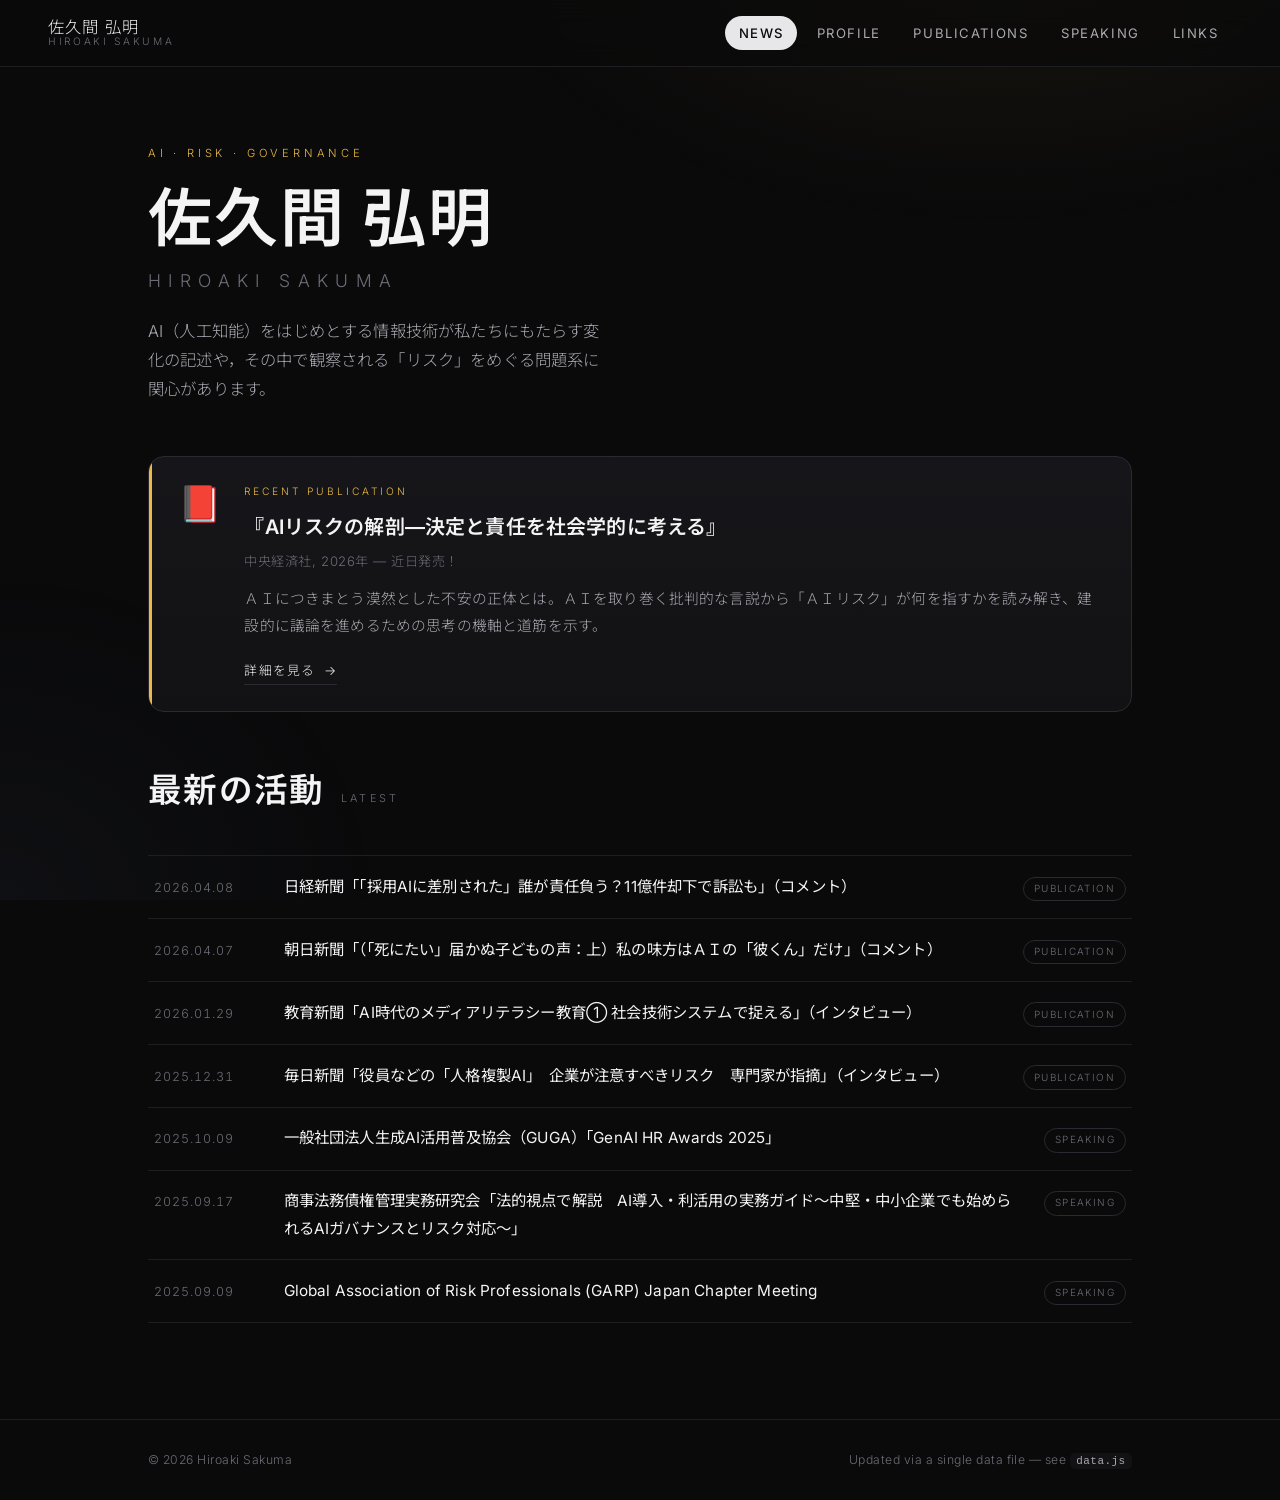
==== index.html @ 479000e9 "Initial commit: Hiroaki Sakuma personal site Static, data-driven personal site (HTML/CSS/vanilla JS)" ====
<!DOCTYPE html>
<html lang="ja">
<head>
<meta charset="UTF-8" />
<meta name="viewport" content="width=device-width, initial-scale=1.0" />
<title>佐久間 弘明 ｜ Hiroaki Sakuma</title>
<meta name="description" content="佐久間弘明（Hiroaki Sakuma）— AIをはじめとする情報技術が私たちにもたらす変化と「リスク」をめぐる問題に関心を持つ。AIガバナンス協会理事・事務局長。" />
<meta property="og:title" content="佐久間 弘明 ｜ Hiroaki Sakuma" />
<meta property="og:description" content="AIガバナンスと「リスク」をめぐる研究・実務・政策提言。" />
<meta property="og:type" content="profile" />
<link rel="icon" href="data:image/svg+xml,<svg xmlns='http://www.w3.org/2000/svg' viewBox='0 0 100 100'><text y='.9em' font-size='90'>🐁</text></svg>" />
<link rel="preconnect" href="https://fonts.googleapis.com" />
<link rel="preconnect" href="https://fonts.gstatic.com" crossorigin />
<link href="https://fonts.googleapis.com/css2?family=Inter:wght@300;400;500;600&family=Noto+Sans+JP:wght@300;400;500;700&display=swap" rel="stylesheet" />
<link rel="stylesheet" href="styles.css" />
</head>
<body>
  <div class="bg-grain" aria-hidden="true"></div>

  <header class="site-header">
    <a class="brand" href="#news" data-tab="news">
      <span class="brand-names">
        <span class="brand-ja">佐久間 弘明</span>
        <span class="brand-en">Hiroaki Sakuma</span>
      </span>
    </a>
    <nav class="tabs" id="tabs" aria-label="Sections">
      <button class="tab" data-tab="news">News</button>
      <button class="tab" data-tab="profile">Profile</button>
      <button class="tab" data-tab="publications">Publications</button>
      <button class="tab" data-tab="speaking">Speaking</button>
      <button class="tab" data-tab="links">Links</button>
    </nav>
    <button class="menu-toggle" id="menuToggle" aria-label="メニュー">
      <span></span><span></span><span></span>
    </button>
  </header>

  <main id="main">
    <!-- NEWS -->
    <section class="panel" id="news" data-panel="news"></section>
    <!-- PROFILE -->
    <section class="panel" id="profile" data-panel="profile"></section>
    <!-- PUBLICATIONS -->
    <section class="panel" id="publications" data-panel="publications"></section>
    <!-- SPEAKING -->
    <section class="panel" id="speaking" data-panel="speaking"></section>
    <!-- LINKS -->
    <section class="panel" id="links" data-panel="links"></section>
  </main>

  <footer class="site-footer">
    <div class="footer-inner">
      <span>© <span id="year"></span> Hiroaki Sakuma</span>
      <span class="footer-note">Updated via a single data file — see <code>data.js</code></span>
    </div>
  </footer>

  <script src="data.js"></script>
  <script src="app.js"></script>
</body>
</html>
---- styles.css ----
:root {
  --bg: #0a0a0b;
  --bg-soft: #121214;
  --bg-card: #16161a;
  --line: #2a2a30;
  --line-soft: #1e1e22;
  --fg: #f4f4f5;
  --fg-dim: #a9a9b2;
  --fg-faint: #6c6c76;
  --accent: #e7e7ea;
  --accent-line: #e9b949; /* warm gold hairline accent */
  --max: 1080px;
  --sans: "Inter", "Noto Sans JP", system-ui, sans-serif;
  --serif: "Inter", "Noto Sans JP", system-ui, sans-serif;
  --ease: cubic-bezier(.22,.61,.36,1);
}

* { box-sizing: border-box; }
html { scroll-behavior: smooth; }
body {
  margin: 0;
  background: var(--bg);
  color: var(--fg);
  font-family: var(--sans);
  font-weight: 300;
  line-height: 1.8;
  letter-spacing: .01em;
  -webkit-font-smoothing: antialiased;
  text-rendering: optimizeLegibility;
}
a { color: inherit; text-decoration: none; }

.bg-grain {
  position: fixed; inset: 0; z-index: 0; pointer-events: none;
  background:
    radial-gradient(900px 500px at 78% -8%, rgba(233,185,73,.07), transparent 60%),
    radial-gradient(700px 600px at 0% 100%, rgba(120,130,180,.05), transparent 55%);
}

/* ---------- Header / tabs ---------- */
.site-header {
  position: sticky; top: 0; z-index: 50;
  display: flex; align-items: center; justify-content: space-between;
  gap: 1.5rem;
  padding: 1rem clamp(1.2rem, 4vw, 3rem);
  background: rgba(10,10,11,.72);
  backdrop-filter: blur(14px);
  border-bottom: 1px solid var(--line-soft);
}
.brand { display: flex; align-items: center; gap: .7rem; }
.brand-mark { font-size: 1.35rem; line-height: 1; }
.brand-names { display: flex; flex-direction: column; line-height: 1.15; }
.brand-ja { font-family: var(--serif); font-size: 1.02rem; letter-spacing: .06em; }
.brand-en { font-size: .64rem; letter-spacing: .26em; text-transform: uppercase; color: var(--fg-faint); }

.tabs { display: flex; gap: .35rem; }
.tab {
  appearance: none; background: none; border: 0; cursor: pointer;
  color: var(--fg-dim); font-family: var(--sans); font-size: .82rem;
  letter-spacing: .12em; text-transform: uppercase; font-weight: 400;
  padding: .55rem .85rem; border-radius: 999px; position: relative;
  transition: color .3s var(--ease), background .3s var(--ease);
}
.tab:hover { color: var(--fg); }
.tab.active { color: var(--bg); background: var(--accent); font-weight: 500; }

.menu-toggle { display: none; background: none; border: 0; cursor: pointer; padding: .4rem; }
.menu-toggle span { display: block; width: 22px; height: 1.5px; background: var(--fg); margin: 5px 0; transition: .3s var(--ease); }

/* ---------- Panels ---------- */
main { position: relative; z-index: 1; max-width: var(--max); margin: 0 auto; padding: clamp(2.5rem,6vw,5rem) clamp(1.2rem,4vw,3rem) 6rem; }
.panel { display: none; animation: fade .5s var(--ease); }
.panel.active { display: block; }
@keyframes fade { from { opacity: 0; transform: translateY(10px); } to { opacity: 1; transform: none; } }

.section-head { display: flex; align-items: baseline; gap: 1rem; margin-bottom: 2.2rem; }
.section-head h2 {
  font-family: var(--serif); font-weight: 600; font-size: clamp(1.5rem, 3.5vw, 2.1rem);
  margin: 0; letter-spacing: .04em;
}
.section-head .en-label { font-size: .68rem; letter-spacing: .3em; text-transform: uppercase; color: var(--fg-faint); }
.rule { height: 1px; background: var(--line); margin: 2.4rem 0; border: 0; }

/* ---------- Hero (News) ---------- */
.hero { margin-bottom: 3.2rem; }
.hero-eyebrow { font-size: .7rem; letter-spacing: .34em; text-transform: uppercase; color: var(--accent-line); margin-bottom: 1.1rem; }
.hero h1 { font-family: var(--serif); font-weight: 600; font-size: clamp(2.2rem, 7vw, 4rem); line-height: 1.15; margin: 0 0 .4rem; letter-spacing: .03em; }
.hero h1 .en { display: block; font-family: var(--sans); font-weight: 300; font-size: clamp(.9rem,2.5vw,1.1rem); letter-spacing: .42em; text-transform: uppercase; color: var(--fg-faint); margin-top: 1rem; }
.hero p.lead { max-width: 46ch; color: var(--fg-dim); font-size: 1.02rem; margin: 1.6rem 0 0; }

/* Featured book card */
.feature-card {
  display: grid; grid-template-columns: auto 1fr; gap: 1.4rem; align-items: start;
  background: linear-gradient(180deg, var(--bg-card), var(--bg-soft));
  border: 1px solid var(--line); border-radius: 16px;
  padding: 1.6rem 1.8rem; margin-bottom: 3rem;
  position: relative; overflow: hidden;
  transition: border-color .35s var(--ease), transform .35s var(--ease);
}
.feature-card::before { content:""; position:absolute; left:0; top:0; bottom:0; width:3px; background: var(--accent-line); }
.feature-card:hover { border-color: #3a3a42; transform: translateY(-2px); }
.feature-badge { font-size: .64rem; letter-spacing: .28em; text-transform: uppercase; color: var(--accent-line); }
.feature-icon { font-size: 2.2rem; line-height: 1; padding-top: .2rem; }
.feature-card h3 { font-family: var(--serif); font-weight: 600; font-size: 1.25rem; margin: .5rem 0 .3rem; }
.feature-meta { color: var(--fg-faint); font-size: .82rem; letter-spacing: .04em; margin-bottom: .8rem; }
.feature-card p { color: var(--fg-dim); font-size: .92rem; margin: 0 0 1rem; }
.btn-link { display: inline-flex; align-items: center; gap: .5rem; font-size: .8rem; letter-spacing: .1em; text-transform: uppercase; color: var(--fg); border-bottom: 1px solid var(--line); padding-bottom: 2px; transition: .3s var(--ease); }
.btn-link:hover { color: var(--accent-line); border-color: var(--accent-line); }
.btn-link .arrow { transition: transform .3s var(--ease); }
.btn-link:hover .arrow { transform: translateX(4px); }

/* News list */
.news-list { display: flex; flex-direction: column; }
.news-item {
  display: grid; grid-template-columns: 110px 1fr auto; gap: 1.2rem; align-items: baseline;
  padding: 1.05rem .4rem; border-top: 1px solid var(--line-soft);
  transition: background .3s var(--ease);
}
.news-item:hover { background: rgba(255,255,255,.018); }
.news-item:last-child { border-bottom: 1px solid var(--line-soft); }
.news-date { font-size: .78rem; letter-spacing: .08em; color: var(--fg-faint); font-variant-numeric: tabular-nums; }
.news-title { color: var(--fg); font-size: .96rem; font-weight: 400; }
.news-cat { font-size: .62rem; letter-spacing: .14em; text-transform: uppercase; color: var(--fg-faint); border: 1px solid var(--line); border-radius: 999px; padding: .15rem .6rem; white-space: nowrap; }
.news-item.linked .news-title { transition: color .25s var(--ease); }
.news-item.linked:hover .news-title { color: var(--accent-line); }

/* ---------- Profile ---------- */
.profile-grid { display: grid; grid-template-columns: 1.4fr 1fr; gap: 3rem; align-items: start; }
.bio p { color: var(--fg-dim); margin: 0 0 1.1rem; }
.bio .intro-big { font-family: var(--serif); font-size: 1.15rem; color: var(--fg); }
.roles { list-style: none; padding: 0; margin: 0; }
.roles > li { padding: .75rem 0; border-top: 1px solid var(--line-soft); font-size: .92rem; color: var(--fg); }
.roles > li:first-child { border-top: 0; }
.roles a { border-bottom: 1px solid var(--line); transition: .25s var(--ease); }
.roles a:hover { color: var(--accent-line); border-color: var(--accent-line); }
.roles .sub { list-style: none; padding: .5rem 0 0; margin: 0; }
.roles .sub li { font-size: .82rem; color: var(--fg-faint); padding-left: 1rem; position: relative; }
.roles .sub li::before { content:"›"; position:absolute; left:0; color: var(--accent-line); }
.side-card { background: var(--bg-soft); border: 1px solid var(--line); border-radius: 14px; padding: 1.5rem; }
.side-card h4 { font-size: .68rem; letter-spacing: .26em; text-transform: uppercase; color: var(--fg-faint); margin: 0 0 1rem; }

/* Toggle (career detail / EN) */
.disclosure { border-top: 1px solid var(--line-soft); }
.disclosure summary {
  cursor: pointer; list-style: none; padding: 1.1rem .2rem;
  display: flex; align-items: center; justify-content: space-between;
  font-size: .95rem; color: var(--fg); transition: color .25s var(--ease);
}
.disclosure summary::-webkit-details-marker { display: none; }
.disclosure summary:hover { color: var(--accent-line); }
.disclosure summary .plus { color: var(--fg-faint); transition: transform .3s var(--ease); font-weight: 300; }
.disclosure[open] summary .plus { transform: rotate(45deg); }
.disclosure .disc-body { padding: 0 .2rem 1.4rem; }
.disclosure .disc-body p { color: var(--fg-dim); font-size: .9rem; margin: 0 0 1rem; }

/* ---------- Timeline list (pubs / speaking) ---------- */
.filter-bar { display: flex; gap: .5rem; flex-wrap: wrap; margin-bottom: 1.8rem; }
.chip { appearance: none; background: none; border: 1px solid var(--line); color: var(--fg-dim); cursor: pointer;
  font-size: .72rem; letter-spacing: .1em; text-transform: uppercase; padding: .4rem .85rem; border-radius: 999px; transition: .25s var(--ease); }
.chip:hover { color: var(--fg); border-color: #3a3a42; }
.chip.active { background: var(--accent); color: var(--bg); border-color: var(--accent); }

.tl { list-style: none; padding: 0; margin: 0; }
.tl-year { font-family: var(--serif); font-size: 1.6rem; color: var(--fg-faint); margin: 2.4rem 0 .6rem; letter-spacing: .06em; }
.tl-year:first-child { margin-top: 0; }
.tl-item {
  display: grid; grid-template-columns: 96px 1fr; gap: 1.3rem; align-items: baseline;
  padding: .95rem .3rem; border-top: 1px solid var(--line-soft);
  transition: background .3s var(--ease);
}
.tl-item:hover { background: rgba(255,255,255,.018); }
.tl-date { font-size: .76rem; color: var(--fg-faint); font-variant-numeric: tabular-nums; letter-spacing: .04em; padding-top: .15rem; }
.tl-body .tl-title { color: var(--fg); font-size: .94rem; }
.tl-links { display: flex; flex-wrap: wrap; gap: .5rem .9rem; margin-top: .5rem; }
.tl-links a { font-size: .76rem; color: var(--fg-dim); border-bottom: 1px solid var(--line); padding-bottom: 1px; transition: .25s var(--ease); }
.tl-links a:hover { color: var(--accent-line); border-color: var(--accent-line); }
.tl-links a::after { content:" ↗"; color: var(--fg-faint); font-size: .7em; }
.tl-subs { list-style: none; padding: .6rem 0 0; margin: 0; display: flex; flex-direction: column; gap: .45rem; }
.tl-subs li { font-size: .82rem; color: var(--fg-dim); }
.tl-subs a { border-bottom: 1px solid var(--line); transition: .25s var(--ease); }
.tl-subs a:hover { color: var(--accent-line); border-color: var(--accent-line); }
.tl-subs a::after { content:" ↗"; color: var(--fg-faint); font-size: .7em; }

/* ---------- Links ---------- */
.link-grid { display: grid; grid-template-columns: repeat(auto-fill, minmax(220px,1fr)); gap: 1rem; }
.link-card {
  display: flex; align-items: center; justify-content: space-between; gap: 1rem;
  background: var(--bg-soft); border: 1px solid var(--line); border-radius: 12px;
  padding: 1.15rem 1.3rem; transition: .3s var(--ease);
}
.link-card:hover { border-color: var(--accent-line); transform: translateY(-2px); background: var(--bg-card); }
.link-card .lc-label { font-size: .9rem; }
.link-card .lc-arrow { color: var(--fg-faint); transition: .3s var(--ease); }
.link-card:hover .lc-arrow { color: var(--accent-line); transform: translateX(3px); }
.contact-block { margin-top: 2.5rem; padding: 1.6rem 1.8rem; border: 1px dashed var(--line); border-radius: 14px; }
.contact-block h4 { font-size: .68rem; letter-spacing: .26em; text-transform: uppercase; color: var(--fg-faint); margin: 0 0 .6rem; }
.contact-block .email { font-family: var(--serif); font-size: 1.25rem; color: var(--fg); }

/* ---------- Footer ---------- */
.site-footer { position: relative; z-index: 1; border-top: 1px solid var(--line-soft); }
.footer-inner { max-width: var(--max); margin: 0 auto; padding: 1.8rem clamp(1.2rem,4vw,3rem); display: flex; justify-content: space-between; gap: 1rem; flex-wrap: wrap; font-size: .76rem; color: var(--fg-faint); letter-spacing: .04em; }
.footer-note code { color: var(--fg-dim); background: var(--bg-soft); padding: .1rem .4rem; border-radius: 5px; font-size: .9em; }

/* ---------- Responsive ---------- */
@media (max-width: 860px) {
  .profile-grid { grid-template-columns: 1fr; gap: 2rem; }
}
@media (max-width: 720px) {
  .tabs {
    position: fixed; inset: 64px 0 auto 0; flex-direction: column; gap: 0;
    background: rgba(10,10,11,.97); backdrop-filter: blur(14px);
    border-bottom: 1px solid var(--line); padding: .6rem 1rem 1.2rem;
    transform: translateY(-120%); transition: transform .4s var(--ease); pointer-events: none;
  }
  .tabs.open { transform: translateY(0); pointer-events: auto; }
  .tab { width: 100%; text-align: left; border-radius: 8px; padding: .85rem 1rem; }
  .tab.active { background: var(--bg-card); color: var(--accent-line); }
  .menu-toggle { display: block; }
  .menu-toggle.open span:nth-child(1) { transform: translateY(6.5px) rotate(45deg); }
  .menu-toggle.open span:nth-child(2) { opacity: 0; }
  .menu-toggle.open span:nth-child(3) { transform: translateY(-6.5px) rotate(-45deg); }
  .news-item { grid-template-columns: 1fr auto; }
  .news-date { grid-column: 1 / -1; }
  .feature-card { grid-template-columns: 1fr; }
  .tl-item { grid-template-columns: 1fr; gap: .35rem; }
}
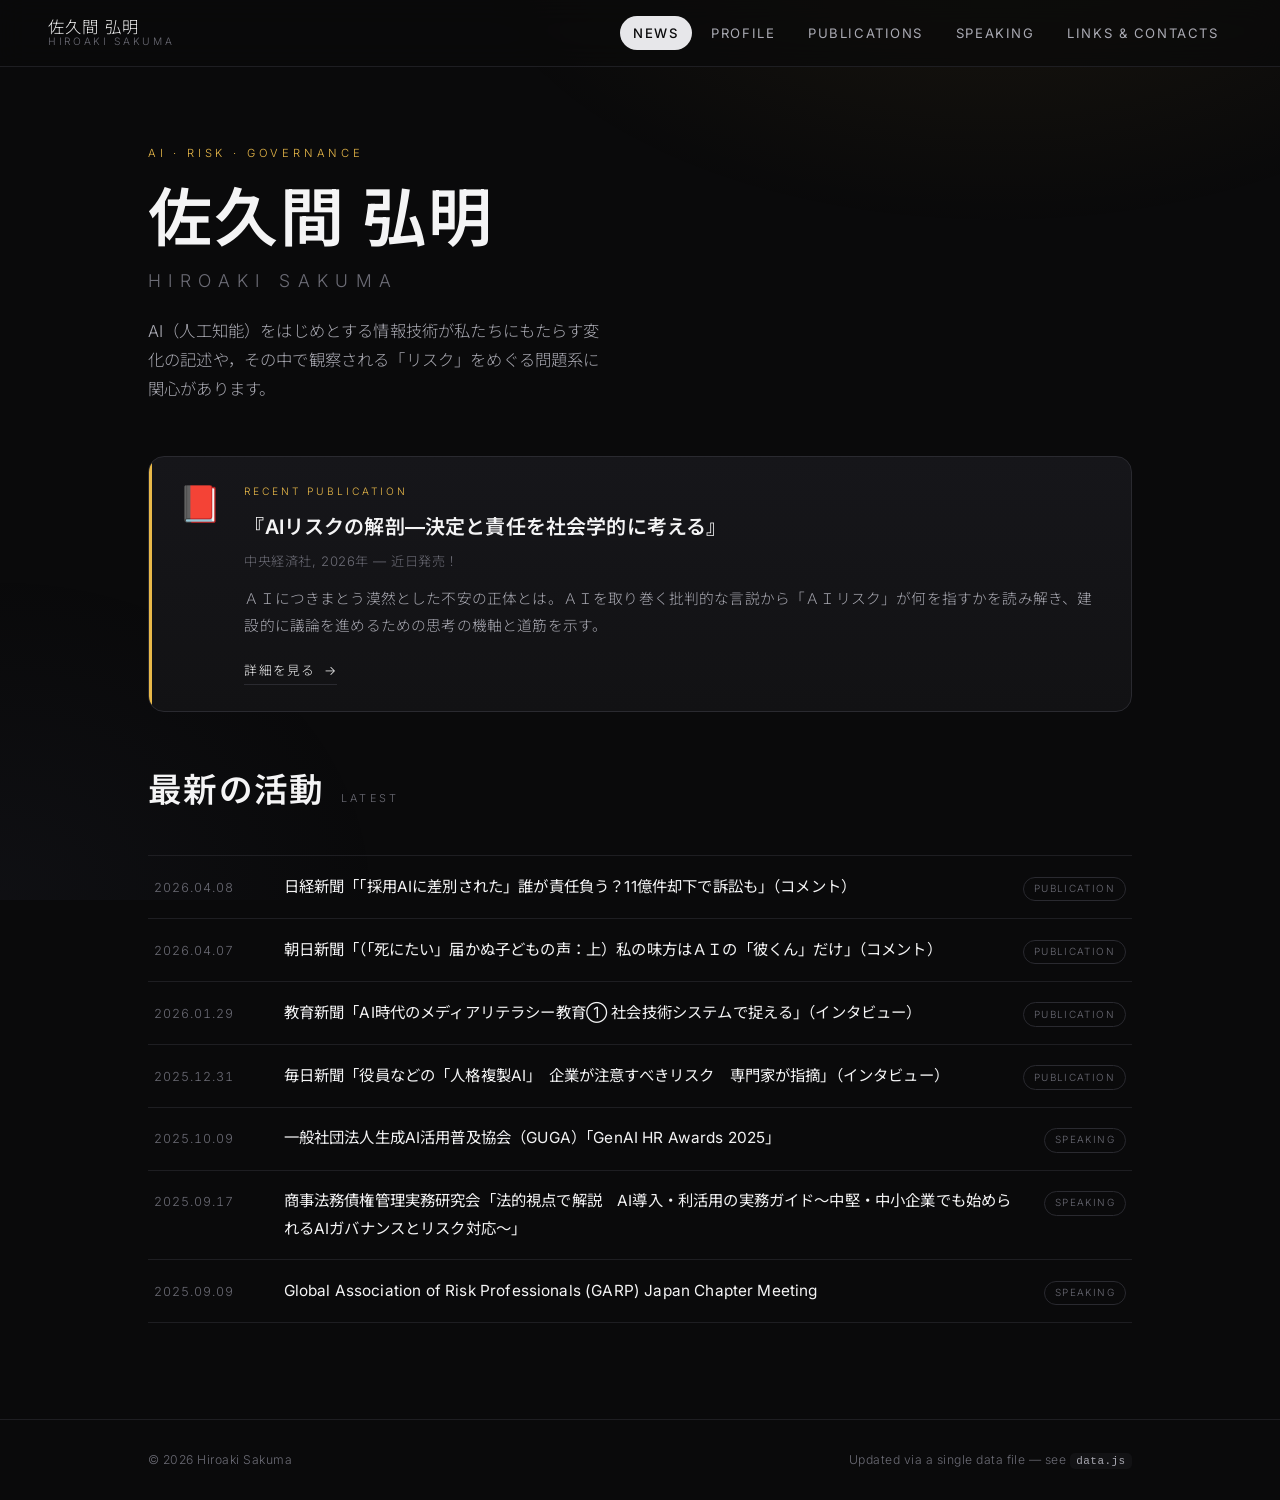
==== commit c1fb3f19: "Rename Links section to "Links & Contacts" Co-Authored-By: Claude Opus 4.8 <noreply@anthropic.com>" ====
--- a/index.html
+++ b/index.html
@@ -29,7 +29,7 @@
       <button class="tab" data-tab="profile">Profile</button>
       <button class="tab" data-tab="publications">Publications</button>
       <button class="tab" data-tab="speaking">Speaking</button>
-      <button class="tab" data-tab="links">Links</button>
+      <button class="tab" data-tab="links">Links &amp; Contacts</button>
     </nav>
     <button class="menu-toggle" id="menuToggle" aria-label="メニュー">
       <span></span><span></span><span></span>
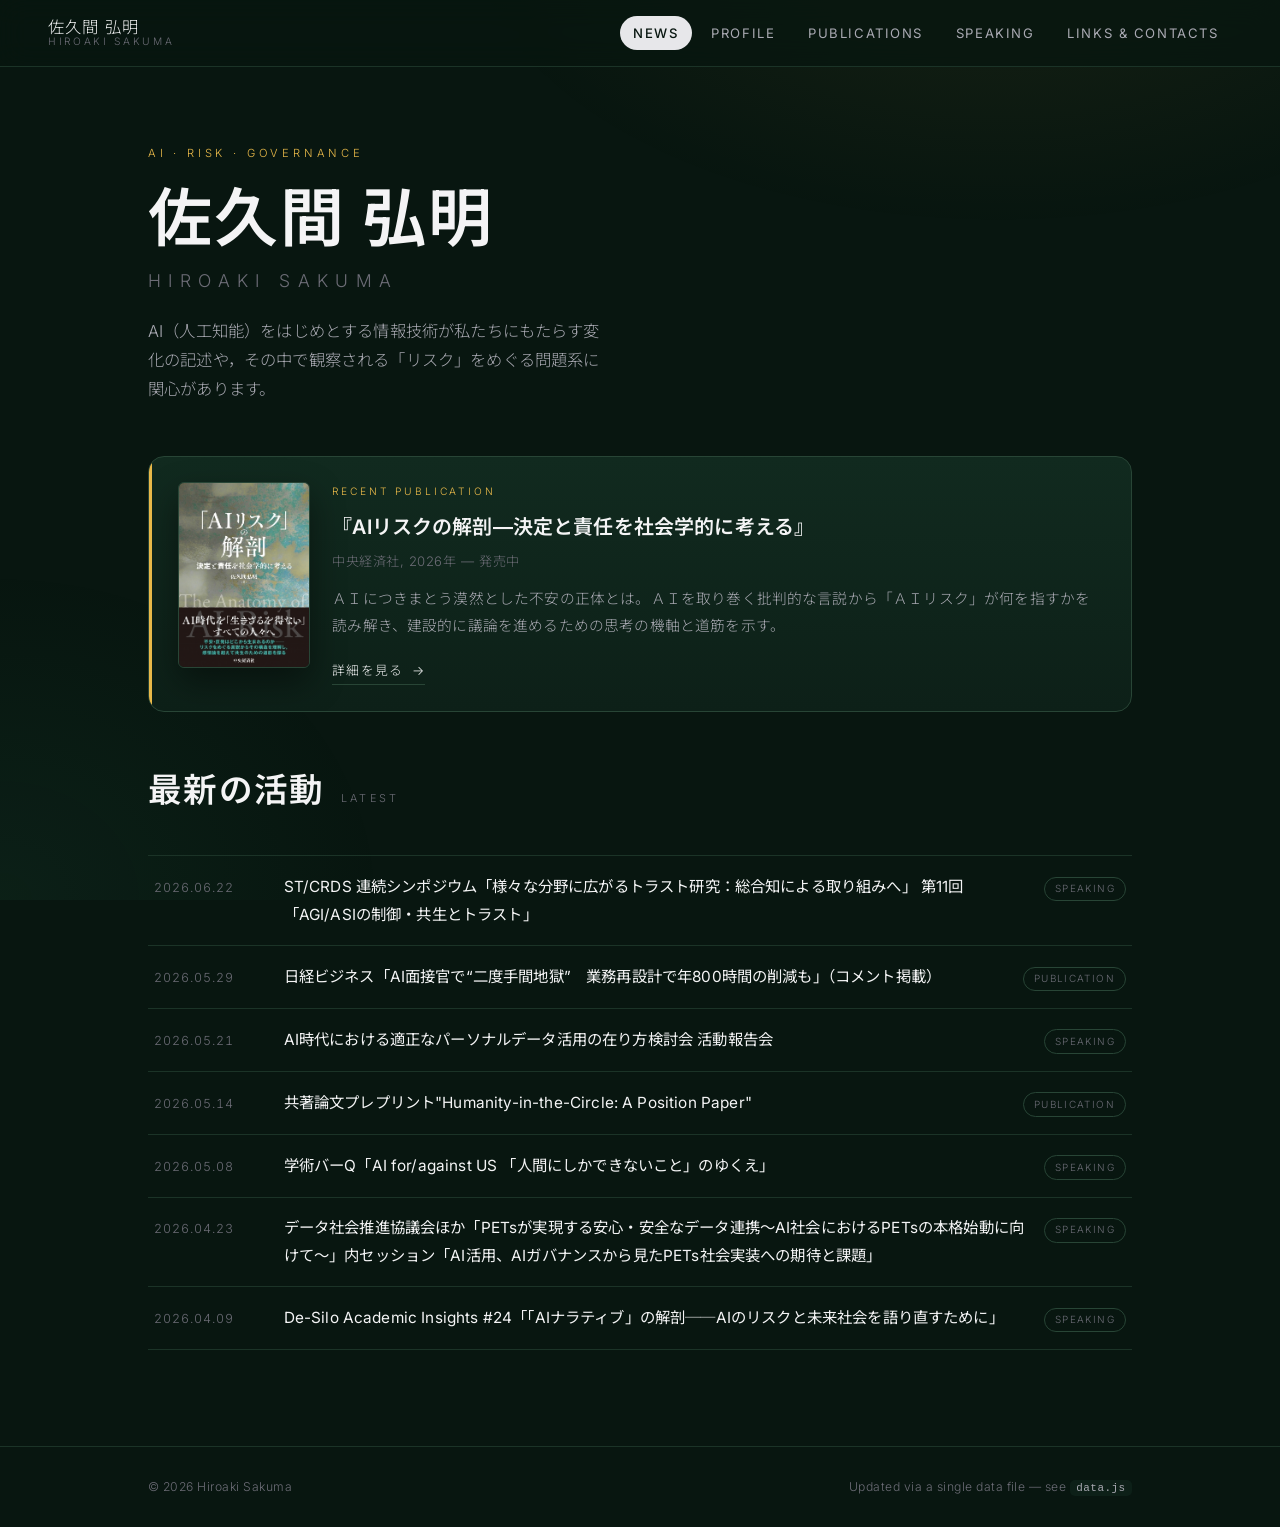
==== commit 91260c8a: "Add cache-busting loader so content/code updates appear immediately Co-Authored-By: Claude Opus 4.8 " ====
--- a/index.html
+++ b/index.html
@@ -12,7 +12,7 @@
 <link rel="preconnect" href="https://fonts.googleapis.com" />
 <link rel="preconnect" href="https://fonts.gstatic.com" crossorigin />
 <link href="https://fonts.googleapis.com/css2?family=Inter:wght@300;400;500;600&family=Noto+Sans+JP:wght@300;400;500;700&display=swap" rel="stylesheet" />
-<link rel="stylesheet" href="styles.css" />
+<script>document.write('<link rel="stylesheet" href="styles.css?v=' + Date.now() + '">');</script>
 </head>
 <body>
   <div class="bg-grain" aria-hidden="true"></div>
@@ -56,7 +56,12 @@
     </div>
   </footer>
 
-  <script src="data.js"></script>
-  <script src="app.js"></script>
+  <script>
+    // Cache-busting loader: always fetch the latest data and code so content
+    // updates (e.g. via admin.html) appear immediately for every visitor.
+    var _v = Date.now();
+    document.write('<scr' + 'ipt src="data.js?v=' + _v + '"></scr' + 'ipt>');
+    document.write('<scr' + 'ipt src="app.js?v=' + _v + '"></scr' + 'ipt>');
+  </script>
 </body>
 </html>
--- a/styles.css
+++ b/styles.css
@@ -1,9 +1,9 @@
 :root {
-  --bg: #0a0a0b;
-  --bg-soft: #121214;
-  --bg-card: #16161a;
-  --line: #2a2a30;
-  --line-soft: #1e1e22;
+  --bg: #081610;
+  --bg-soft: #0d2018;
+  --bg-card: #112a1f;
+  --line: #284536;
+  --line-soft: #1b3327;
   --fg: #f4f4f5;
   --fg-dim: #a9a9b2;
   --fg-faint: #6c6c76;
@@ -34,7 +34,7 @@
   position: fixed; inset: 0; z-index: 0; pointer-events: none;
   background:
     radial-gradient(900px 500px at 78% -8%, rgba(233,185,73,.07), transparent 60%),
-    radial-gradient(700px 600px at 0% 100%, rgba(120,130,180,.05), transparent 55%);
+    radial-gradient(700px 600px at 0% 100%, rgba(64,170,118,.07), transparent 55%);
 }
 
 /* ---------- Header / tabs ---------- */
@@ -43,7 +43,7 @@
   display: flex; align-items: center; justify-content: space-between;
   gap: 1.5rem;
   padding: 1rem clamp(1.2rem, 4vw, 3rem);
-  background: rgba(10,10,11,.72);
+  background: rgba(8,22,16,.74);
   backdrop-filter: blur(14px);
   border-bottom: 1px solid var(--line-soft);
 }
@@ -100,7 +100,13 @@
 .feature-card::before { content:""; position:absolute; left:0; top:0; bottom:0; width:3px; background: var(--accent-line); }
 .feature-card:hover { border-color: #3a3a42; transform: translateY(-2px); }
 .feature-badge { font-size: .64rem; letter-spacing: .28em; text-transform: uppercase; color: var(--accent-line); }
-.feature-icon { font-size: 2.2rem; line-height: 1; padding-top: .2rem; }
+.feature-cover {
+  width: 132px; height: auto; display: block;
+  border-radius: 6px; border: 1px solid var(--line);
+  box-shadow: 0 14px 34px rgba(0,0,0,.45);
+  transition: transform .35s var(--ease);
+}
+.feature-card:hover .feature-cover { transform: translateY(-2px) scale(1.015); }
 .feature-card h3 { font-family: var(--serif); font-weight: 600; font-size: 1.25rem; margin: .5rem 0 .3rem; }
 .feature-meta { color: var(--fg-faint); font-size: .82rem; letter-spacing: .04em; margin-bottom: .8rem; }
 .feature-card p { color: var(--fg-dim); font-size: .92rem; margin: 0 0 1rem; }
@@ -127,7 +133,7 @@
 /* ---------- Profile ---------- */
 .profile-grid { display: grid; grid-template-columns: 1.4fr 1fr; gap: 3rem; align-items: start; }
 .bio p { color: var(--fg-dim); margin: 0 0 1.1rem; }
-.bio .intro-big { font-family: var(--serif); font-size: 1.15rem; color: var(--fg); }
+.bio .intro-text { font-family: var(--sans); font-size: 1.06rem; color: var(--fg); line-height: 1.9; }
 .roles { list-style: none; padding: 0; margin: 0; }
 .roles > li { padding: .75rem 0; border-top: 1px solid var(--line-soft); font-size: .92rem; color: var(--fg); }
 .roles > li:first-child { border-top: 0; }
@@ -192,6 +198,9 @@
 .link-card .lc-label { font-size: .9rem; }
 .link-card .lc-arrow { color: var(--fg-faint); transition: .3s var(--ease); }
 .link-card:hover .lc-arrow { color: var(--accent-line); transform: translateX(3px); }
+.yt-embed { position: relative; width: 100%; max-width: 680px; aspect-ratio: 16 / 9; margin: 0 0 .8rem; border-radius: 14px; overflow: hidden; border: 1px solid var(--line); background: #000; box-shadow: 0 16px 40px rgba(0,0,0,.4); }
+.yt-embed iframe { position: absolute; inset: 0; width: 100%; height: 100%; border: 0; }
+.yt-caption { font-size: .72rem; letter-spacing: .1em; color: var(--fg-faint); margin: 0 0 1.4rem; }
 .contact-block { margin-top: 2.5rem; padding: 1.6rem 1.8rem; border: 1px dashed var(--line); border-radius: 14px; }
 .contact-block h4 { font-size: .68rem; letter-spacing: .26em; text-transform: uppercase; color: var(--fg-faint); margin: 0 0 .6rem; }
 .contact-block .email { font-family: var(--serif); font-size: 1.25rem; color: var(--fg); }
@@ -208,7 +217,7 @@
 @media (max-width: 720px) {
   .tabs {
     position: fixed; inset: 64px 0 auto 0; flex-direction: column; gap: 0;
-    background: rgba(10,10,11,.97); backdrop-filter: blur(14px);
+    background: rgba(8,22,16,.97); backdrop-filter: blur(14px);
     border-bottom: 1px solid var(--line); padding: .6rem 1rem 1.2rem;
     transform: translateY(-120%); transition: transform .4s var(--ease); pointer-events: none;
   }
